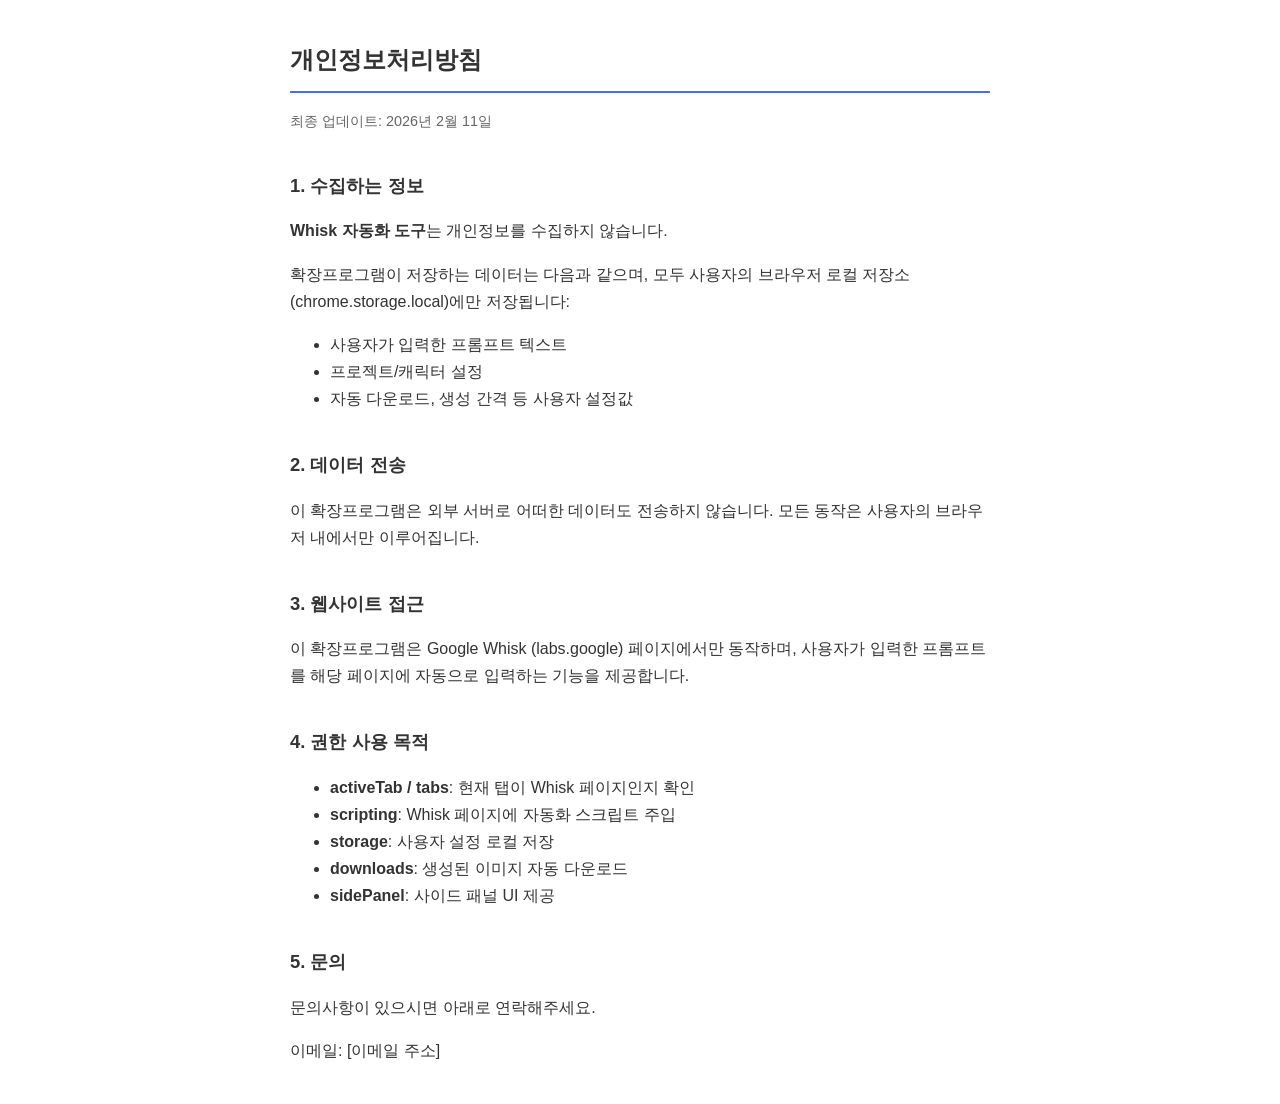
==== docs/index.html @ ccd5aa2f "Initial commit: Whisk 자동화 도구 v1.0.0 Chrome extension for automating Google Whisk AI image generation" ====
<!DOCTYPE html>
<html lang="ko">
<head>
  <meta charset="UTF-8">
  <meta name="viewport" content="width=device-width, initial-scale=1.0">
  <title>Whisk 자동화 도구 - 개인정보처리방침</title>
  <style>
    body { font-family: -apple-system, BlinkMacSystemFont, 'Segoe UI', sans-serif; max-width: 700px; margin: 40px auto; padding: 0 20px; line-height: 1.7; color: #333; }
    h1 { font-size: 1.5em; border-bottom: 2px solid #4a6cf7; padding-bottom: 10px; }
    h2 { font-size: 1.15em; margin-top: 2em; }
    .updated { color: #666; font-size: 0.9em; }
  </style>
</head>
<body>
  <h1>개인정보처리방침</h1>
  <p class="updated">최종 업데이트: 2026년 2월 11일</p>

  <h2>1. 수집하는 정보</h2>
  <p><strong>Whisk 자동화 도구</strong>는 개인정보를 수집하지 않습니다.</p>
  <p>확장프로그램이 저장하는 데이터는 다음과 같으며, 모두 사용자의 브라우저 로컬 저장소(chrome.storage.local)에만 저장됩니다:</p>
  <ul>
    <li>사용자가 입력한 프롬프트 텍스트</li>
    <li>프로젝트/캐릭터 설정</li>
    <li>자동 다운로드, 생성 간격 등 사용자 설정값</li>
  </ul>

  <h2>2. 데이터 전송</h2>
  <p>이 확장프로그램은 외부 서버로 어떠한 데이터도 전송하지 않습니다. 모든 동작은 사용자의 브라우저 내에서만 이루어집니다.</p>

  <h2>3. 웹사이트 접근</h2>
  <p>이 확장프로그램은 Google Whisk (labs.google) 페이지에서만 동작하며, 사용자가 입력한 프롬프트를 해당 페이지에 자동으로 입력하는 기능을 제공합니다.</p>

  <h2>4. 권한 사용 목적</h2>
  <ul>
    <li><strong>activeTab / tabs</strong>: 현재 탭이 Whisk 페이지인지 확인</li>
    <li><strong>scripting</strong>: Whisk 페이지에 자동화 스크립트 주입</li>
    <li><strong>storage</strong>: 사용자 설정 로컬 저장</li>
    <li><strong>downloads</strong>: 생성된 이미지 자동 다운로드</li>
    <li><strong>sidePanel</strong>: 사이드 패널 UI 제공</li>
  </ul>

  <h2>5. 문의</h2>
  <p>문의사항이 있으시면 아래로 연락해주세요.</p>
  <p>이메일: [이메일 주소]</p>
</body>
</html>
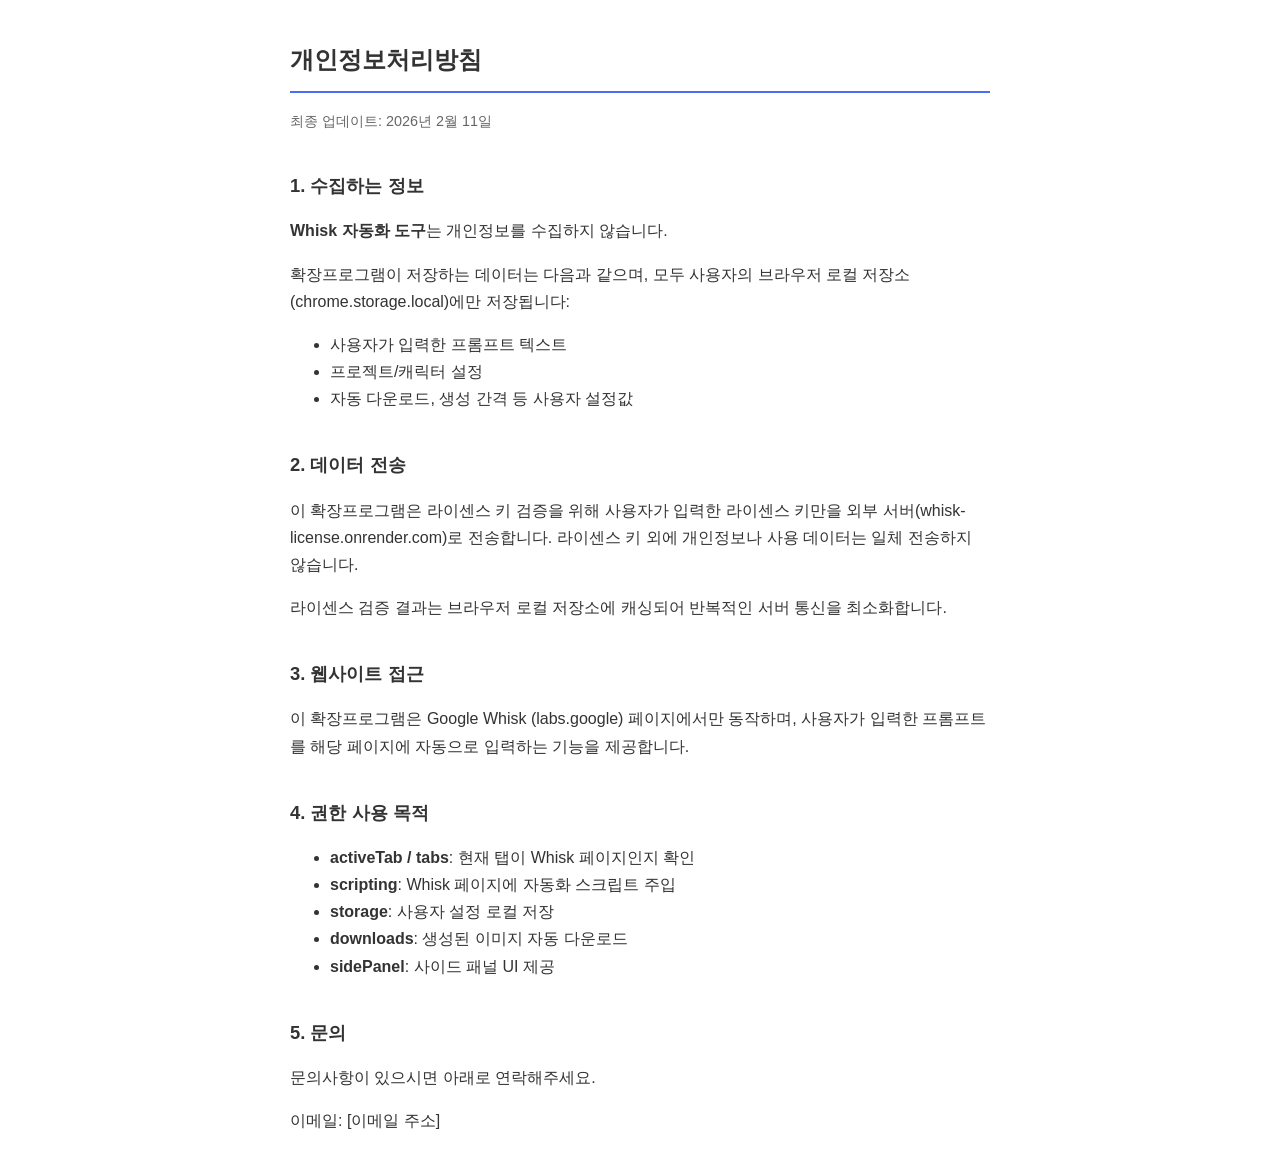
==== commit 66c0db9d: "Auto-commit: index.html" ====
--- a/docs/index.html
+++ b/docs/index.html
@@ -25,7 +25,8 @@
   </ul>
 
   <h2>2. 데이터 전송</h2>
-  <p>이 확장프로그램은 외부 서버로 어떠한 데이터도 전송하지 않습니다. 모든 동작은 사용자의 브라우저 내에서만 이루어집니다.</p>
+  <p>이 확장프로그램은 라이센스 키 검증을 위해 사용자가 입력한 라이센스 키만을 외부 서버(whisk-license.onrender.com)로 전송합니다. 라이센스 키 외에 개인정보나 사용 데이터는 일체 전송하지 않습니다.</p>
+  <p>라이센스 검증 결과는 브라우저 로컬 저장소에 캐싱되어 반복적인 서버 통신을 최소화합니다.</p>
 
   <h2>3. 웹사이트 접근</h2>
   <p>이 확장프로그램은 Google Whisk (labs.google) 페이지에서만 동작하며, 사용자가 입력한 프롬프트를 해당 페이지에 자동으로 입력하는 기능을 제공합니다.</p>
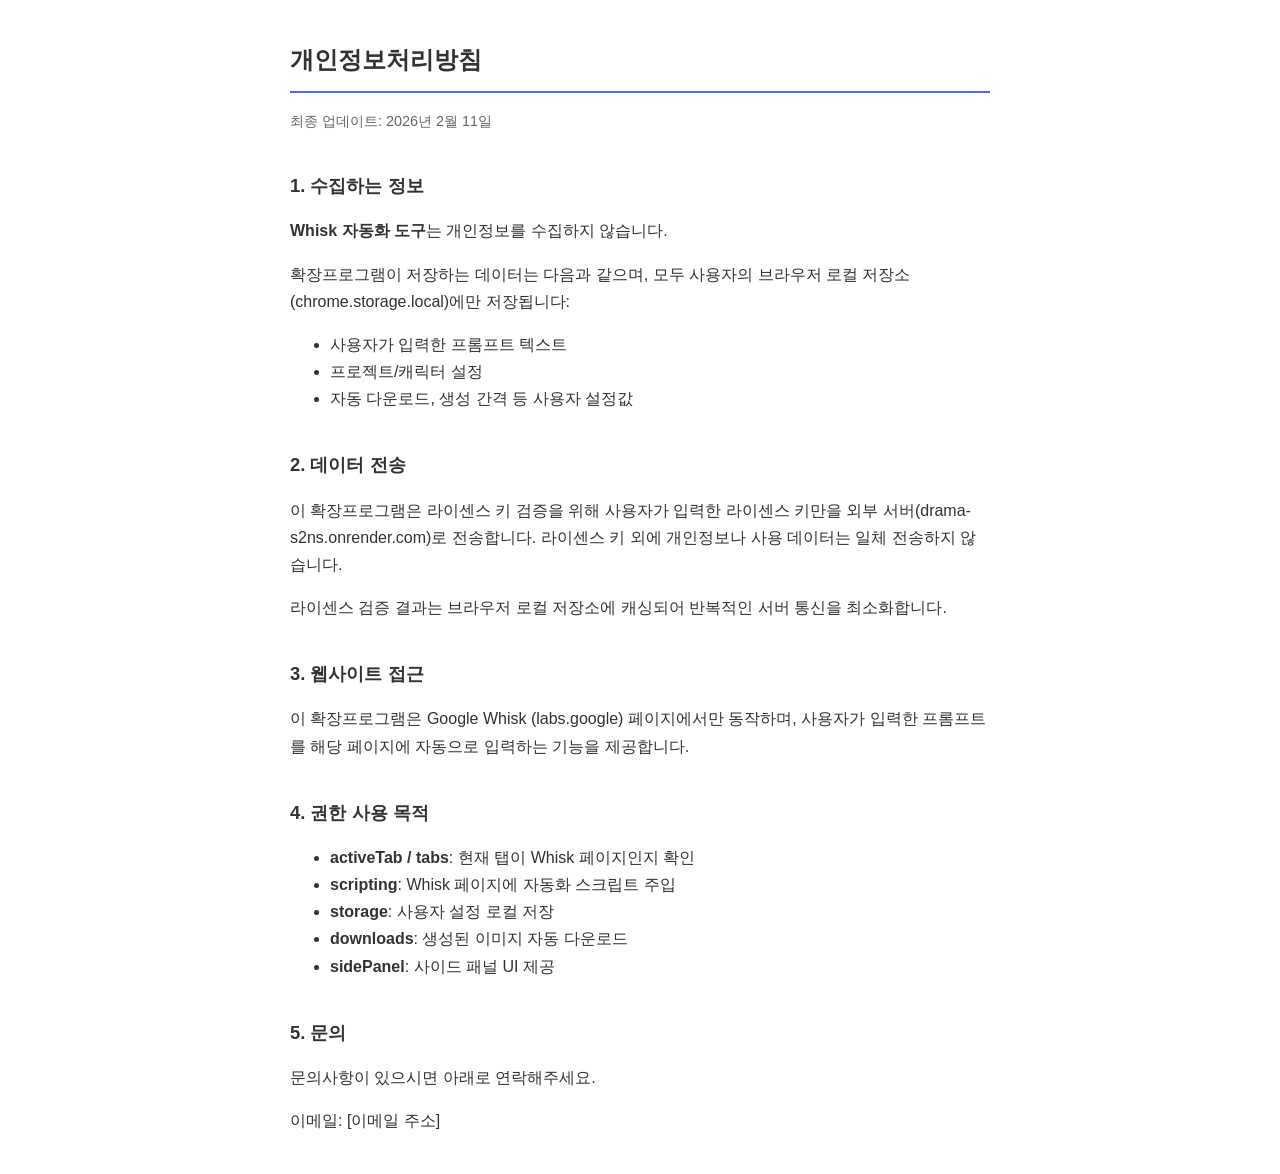
==== commit 770446da: "Auto-commit: index.html" ====
--- a/docs/index.html
+++ b/docs/index.html
@@ -25,7 +25,7 @@
   </ul>
 
   <h2>2. 데이터 전송</h2>
-  <p>이 확장프로그램은 라이센스 키 검증을 위해 사용자가 입력한 라이센스 키만을 외부 서버(whisk-license.onrender.com)로 전송합니다. 라이센스 키 외에 개인정보나 사용 데이터는 일체 전송하지 않습니다.</p>
+  <p>이 확장프로그램은 라이센스 키 검증을 위해 사용자가 입력한 라이센스 키만을 외부 서버(drama-s2ns.onrender.com)로 전송합니다. 라이센스 키 외에 개인정보나 사용 데이터는 일체 전송하지 않습니다.</p>
   <p>라이센스 검증 결과는 브라우저 로컬 저장소에 캐싱되어 반복적인 서버 통신을 최소화합니다.</p>
 
   <h2>3. 웹사이트 접근</h2>
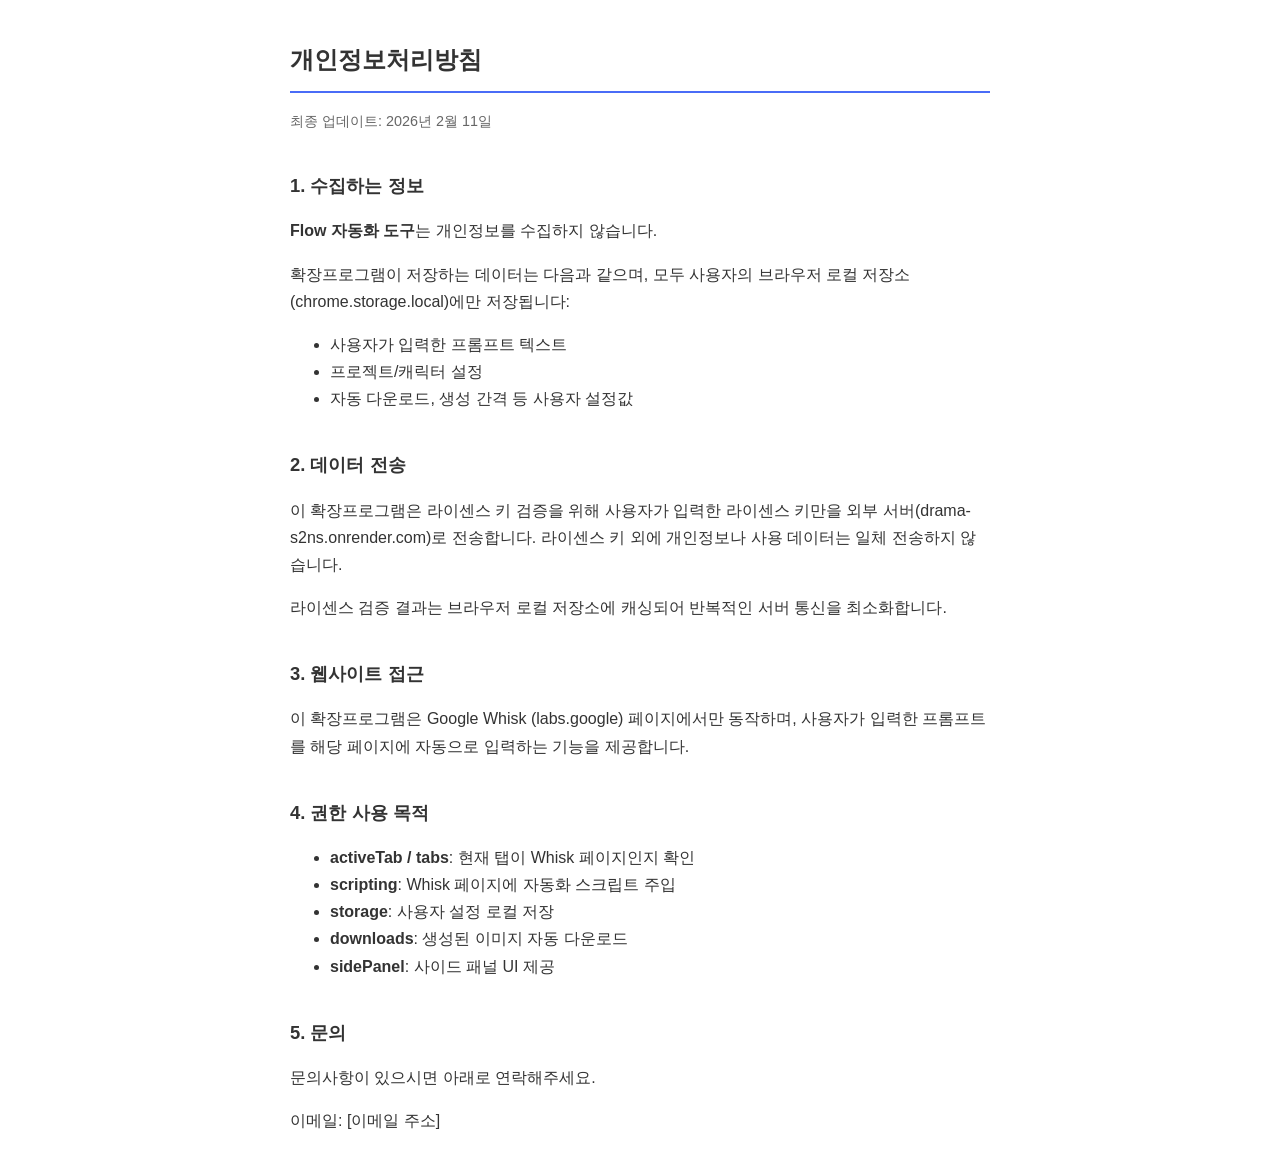
==== commit f3c11d4c: "Auto-commit: index.html" ====
--- a/docs/index.html
+++ b/docs/index.html
@@ -3,7 +3,7 @@
 <head>
   <meta charset="UTF-8">
   <meta name="viewport" content="width=device-width, initial-scale=1.0">
-  <title>Whisk 자동화 도구 - 개인정보처리방침</title>
+  <title>Flow 자동화 도구 - 개인정보처리방침</title>
   <style>
     body { font-family: -apple-system, BlinkMacSystemFont, 'Segoe UI', sans-serif; max-width: 700px; margin: 40px auto; padding: 0 20px; line-height: 1.7; color: #333; }
     h1 { font-size: 1.5em; border-bottom: 2px solid #4a6cf7; padding-bottom: 10px; }
@@ -16,7 +16,7 @@
   <p class="updated">최종 업데이트: 2026년 2월 11일</p>
 
   <h2>1. 수집하는 정보</h2>
-  <p><strong>Whisk 자동화 도구</strong>는 개인정보를 수집하지 않습니다.</p>
+  <p><strong>Flow 자동화 도구</strong>는 개인정보를 수집하지 않습니다.</p>
   <p>확장프로그램이 저장하는 데이터는 다음과 같으며, 모두 사용자의 브라우저 로컬 저장소(chrome.storage.local)에만 저장됩니다:</p>
   <ul>
     <li>사용자가 입력한 프롬프트 텍스트</li>
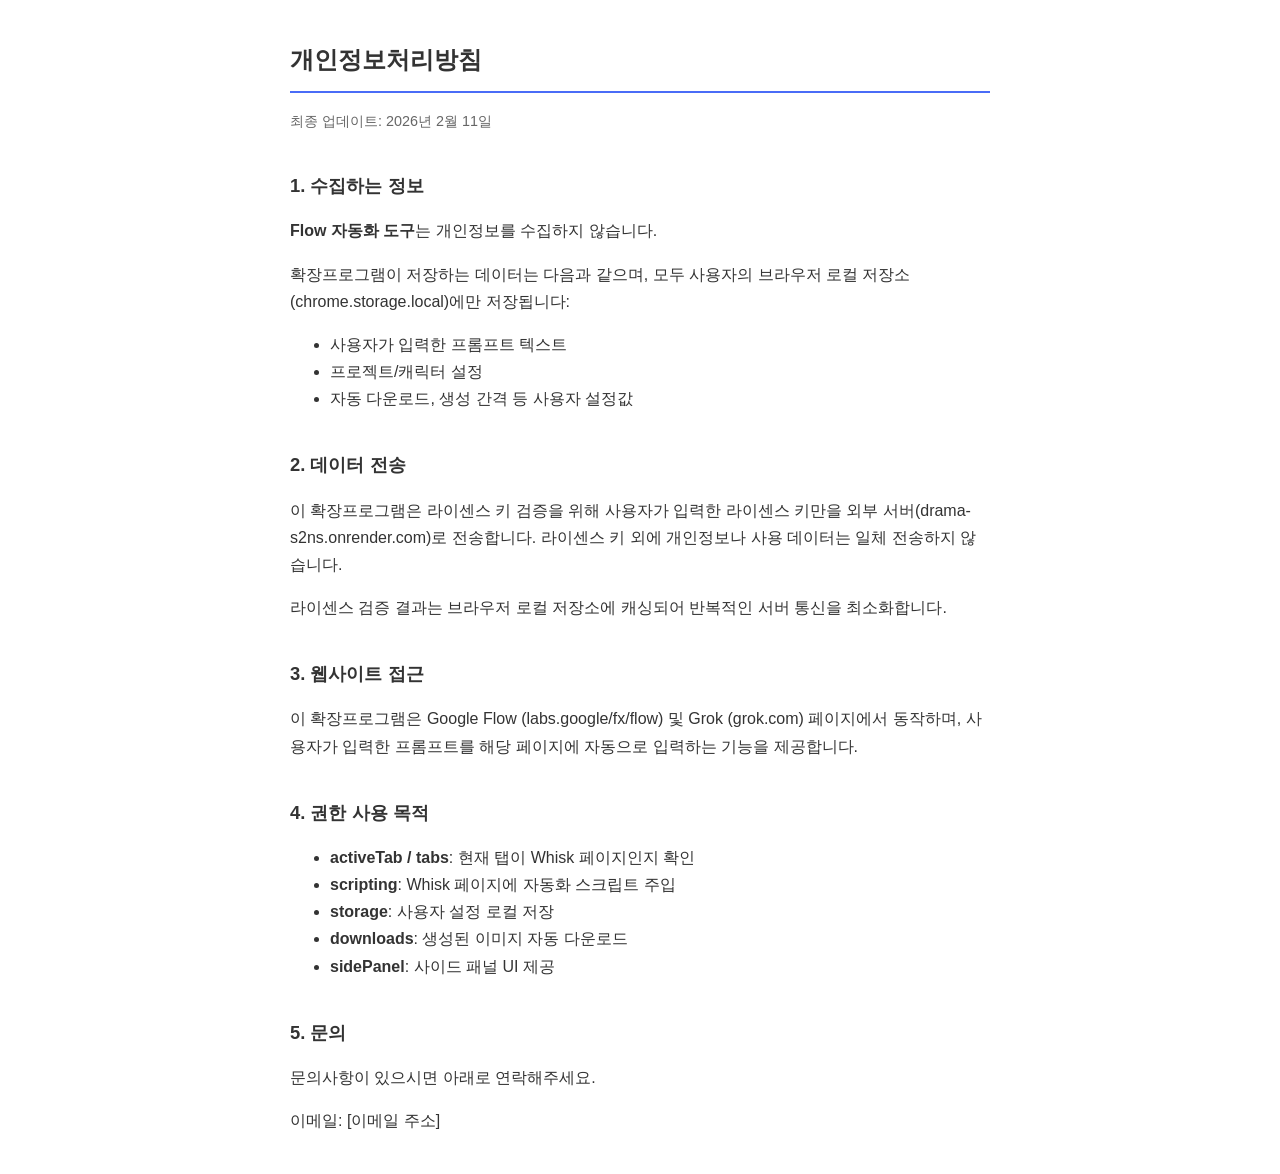
==== commit 4040cd5c: "Auto-commit: index.html" ====
--- a/docs/index.html
+++ b/docs/index.html
@@ -29,7 +29,7 @@
   <p>라이센스 검증 결과는 브라우저 로컬 저장소에 캐싱되어 반복적인 서버 통신을 최소화합니다.</p>
 
   <h2>3. 웹사이트 접근</h2>
-  <p>이 확장프로그램은 Google Whisk (labs.google) 페이지에서만 동작하며, 사용자가 입력한 프롬프트를 해당 페이지에 자동으로 입력하는 기능을 제공합니다.</p>
+  <p>이 확장프로그램은 Google Flow (labs.google/fx/flow) 및 Grok (grok.com) 페이지에서 동작하며, 사용자가 입력한 프롬프트를 해당 페이지에 자동으로 입력하는 기능을 제공합니다.</p>
 
   <h2>4. 권한 사용 목적</h2>
   <ul>
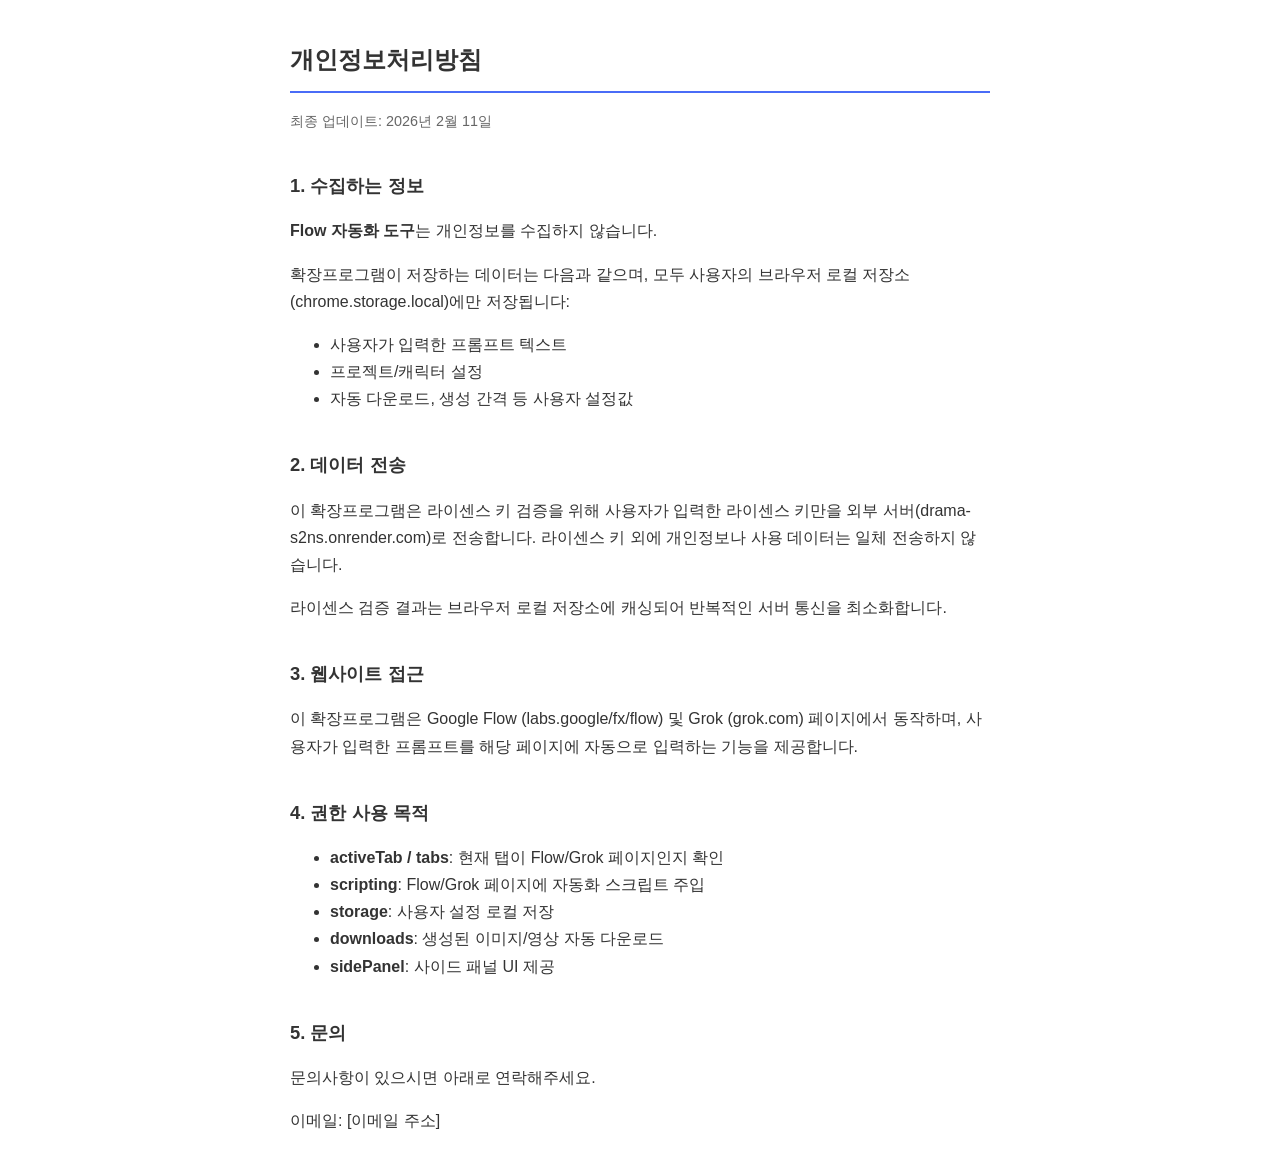
==== commit 99d02d2e: "Auto-commit: index.html" ====
--- a/docs/index.html
+++ b/docs/index.html
@@ -33,10 +33,10 @@
 
   <h2>4. 권한 사용 목적</h2>
   <ul>
-    <li><strong>activeTab / tabs</strong>: 현재 탭이 Whisk 페이지인지 확인</li>
-    <li><strong>scripting</strong>: Whisk 페이지에 자동화 스크립트 주입</li>
+    <li><strong>activeTab / tabs</strong>: 현재 탭이 Flow/Grok 페이지인지 확인</li>
+    <li><strong>scripting</strong>: Flow/Grok 페이지에 자동화 스크립트 주입</li>
     <li><strong>storage</strong>: 사용자 설정 로컬 저장</li>
-    <li><strong>downloads</strong>: 생성된 이미지 자동 다운로드</li>
+    <li><strong>downloads</strong>: 생성된 이미지/영상 자동 다운로드</li>
     <li><strong>sidePanel</strong>: 사이드 패널 UI 제공</li>
   </ul>
 
